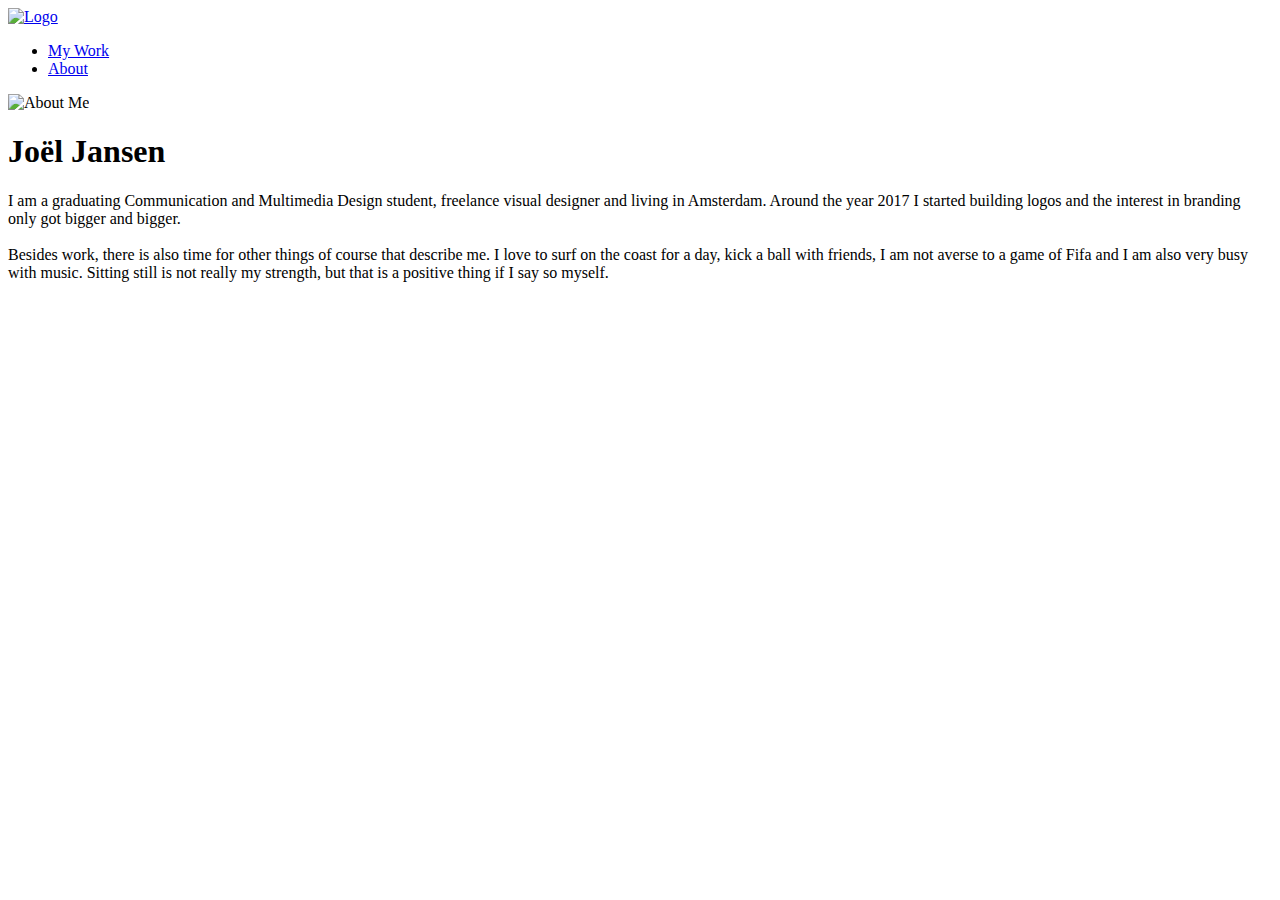
==== about.html @ 1e4d322d "Add files via upload" ====
<!doctype html>
<html lang="nl">

<head>
    <meta charset="UTF-8">
    <meta name="author" content="jouw naam">
    <meta name="viewport" content="width=device-width, initial-scale=1">

    <title>Studio Joe</title>

    <link href="styles/style.css" rel="stylesheet">
    <script src="script.js" defer></script>
    <link rel="preconnect" href="https://fonts.gstatic.com">
    <link href="https://fonts.googleapis.com/css2?family=Poppins:wght@400;600;700&display=swap" rel="stylesheet">
    <link href="https://fonts.googleapis.com/css2?family=Lora:wght@700&display=swap" rel="stylesheet">
</head>

<body>
    <header>
        <a href="index.html"><img class="logo" src="images/sj-logo.svg" alt="Logo"></a>
        <nav>
            <ul>
                <li><a href="portfolio.html">My Work</a></li>
                <li><a href="about.html">About</a></li>
            </ul>
        </nav>
    </header>

    <section class="aboutme">
        <article>
            <img class="profiel" src="images/joe-pf.png" alt="About Me">
        </article>
        
        <article>
            <h1>Joël Jansen</h1>
            <p>I am a graduating Communication and Multimedia Design student, freelance visual designer and living in Amsterdam. Around the year 2017 I started building logos and the interest in branding only got bigger and bigger. <br><br>
            Besides work, there is also time for other things of course that describe me. I love to surf on the coast for a day, kick a ball with friends, I am not averse to a game of Fifa and I am also very busy with music. Sitting still is not really my strength, but that is a positive thing if I say so myself.</p>
        </article>

        
    </section>

    <footer>
    </footer>

</body>
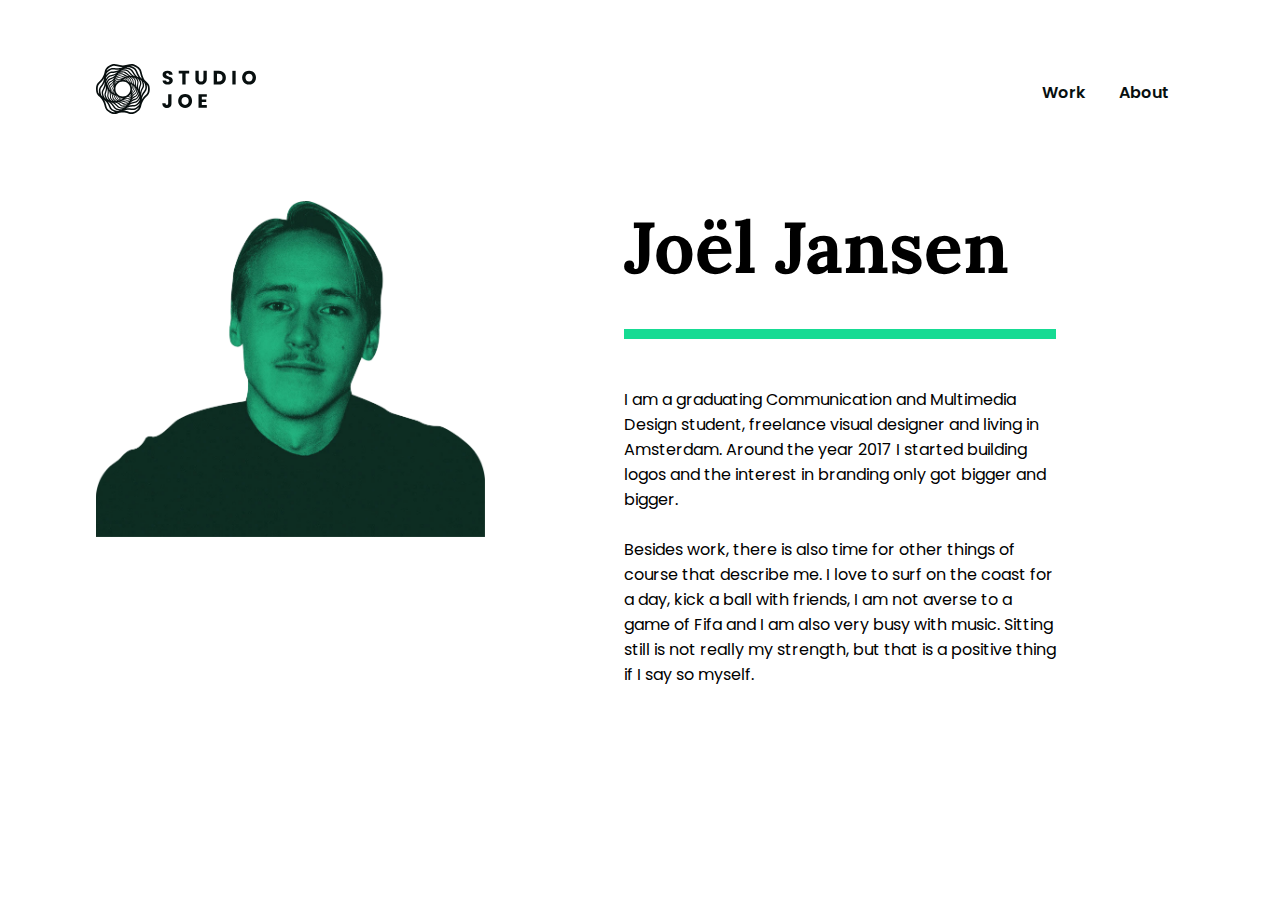
==== commit f0059c2d: "Add files via upload" ====
--- a/about.html
+++ b/about.html
@@ -20,7 +20,7 @@
         <a href="index.html"><img class="logo" src="images/sj-logo.svg" alt="Logo"></a>
         <nav>
             <ul>
-                <li><a href="portfolio.html">My Work</a></li>
+                <li><a href="portfolio.html">Work</a></li>
                 <li><a href="about.html">About</a></li>
             </ul>
         </nav>
--- a/styles/style.css
+++ b/styles/style.css
@@ -0,0 +1,222 @@
+/* CSS Document */
+*,
+*::after,
+*::before {
+    box-sizing: border-box;
+}
+
+
+
+html,
+body {
+    background: white;
+    width: 100%;
+    margin: 0;
+    padding: 0;
+}
+
+body nav ul li a {
+    font-family: 'Poppins', sans-serif;
+    font-weight: 600;
+    font-size: 1em;
+}
+
+a {
+    text-decoration: none;
+}
+
+header {
+    display: flex;
+    justify-content: flex-start;
+    justify-content: space-between;
+    padding: 4em 6em 4em 6em;
+}
+
+
+
+.logo {
+    margin-right: auto;
+    width: 10em;
+}
+
+header nav ul {
+    list-style: none;
+}
+
+header nav ul li {
+    display: inline-block;
+    padding: 0 15px;
+}
+
+header nav ul li a {
+    color: #080F0F;
+}
+
+header nav ul li a:hover {
+    color: #16db93;
+}
+
+@media (max-width: 800px) {
+    header {
+        align-items: center;
+        padding: 3em 3em 3em 3em;
+    }
+    header nav ul {
+        display: flex;
+        margin: auto;
+    }
+    header nav ul li {
+    display: flex;
+}
+}
+
+.opener {
+    margin: 0;
+    padding-left: 6em;
+    padding-right: 6em;
+    width: 100%;
+    display: flex;
+    justify-content: space-between;
+    padding-bottom: 5em;
+}
+
+.opener article {
+    width: 50%;
+    margin: 0;
+}
+
+.opener h1 {
+    margin: 0;
+    padding-bottom: .5em;
+    font-family: 'Lora', sans-serif;
+    font-weight: 700;
+    font-size: 4.5em;
+    border-bottom: 10px solid #16db93;
+}
+
+.opener p {
+    font-family: 'Poppins', sans-serif;
+    font-weight: 400;
+    font-size: 1.5em;
+    padding-top: 1em;
+    width: 90%
+}
+
+@media (max-width: 800px) {
+    .opener {
+        display: table;
+        padding-left: 3em;
+        padding-right: 3em;
+    }
+    
+    .opener article {
+        width: 100%;
+    }
+    
+    .opener h1 {
+        font-size: 2.5em;
+    }
+    
+    .opener p {
+        font-size: 1em;
+        margin-bottom: 4em;
+    }
+}
+
+.wave {
+    animation: rotation 20s infinite linear;
+    display: flex;
+    padding: 1em;
+    margin: 3em 4em 3em 8em;
+    width: 25em;
+}
+
+@media (max-width: 800px) {
+    .wave {
+        margin: auto;
+        width: 80%;
+    }
+}
+
+@keyframes rotation {
+    from {
+        transform: rotate(359deg);
+    }
+
+    to {
+        transform: rotate(0deg);
+    }
+}
+
+.portfolio {
+    margin: 0;
+    padding-left: 6em;
+    padding-right: 6em;
+    width: 100%;
+    flex-wrap: wrap;
+    display: flex;
+    justify-content: space-between;
+}
+
+
+.portfolio article {
+    width: 50%;
+}
+
+section {
+    margin: 0;
+    padding: 1em 0 1em 0;
+}
+
+section p {
+    width: 100%;
+}
+
+.portfolio img {
+    margin: 0;
+    padding: 1.5em;
+    width: 100%;
+    display: flex;
+    align-items: center;
+    text-align: center;
+}
+
+.profiel {
+    display: flex;
+    margin: 0;
+    width: 90%;
+}
+
+
+.aboutme {
+    margin: 0;
+    padding-left: 6em;
+    padding-right: 6em;
+    width: 90%;
+    display: flex;
+    justify-content: space-between;
+    flex-grow: 1;
+    padding-bottom: 5em;
+}
+
+.aboutme article {
+    width: 45%;
+    margin: 0;
+}
+
+.aboutme h1 {
+    margin: 0;
+    padding-bottom: .5em;
+    font-family: 'Lora', sans-serif;
+    font-weight: 700;
+    font-size: 4.5em;
+    border-bottom: 10px solid #16db93;
+}
+
+.aboutme p {
+    padding-top: 2em;
+    font-family: 'Poppins', sans-serif;
+    font-weight: 400;
+    font-size: 1em;
+}
+
